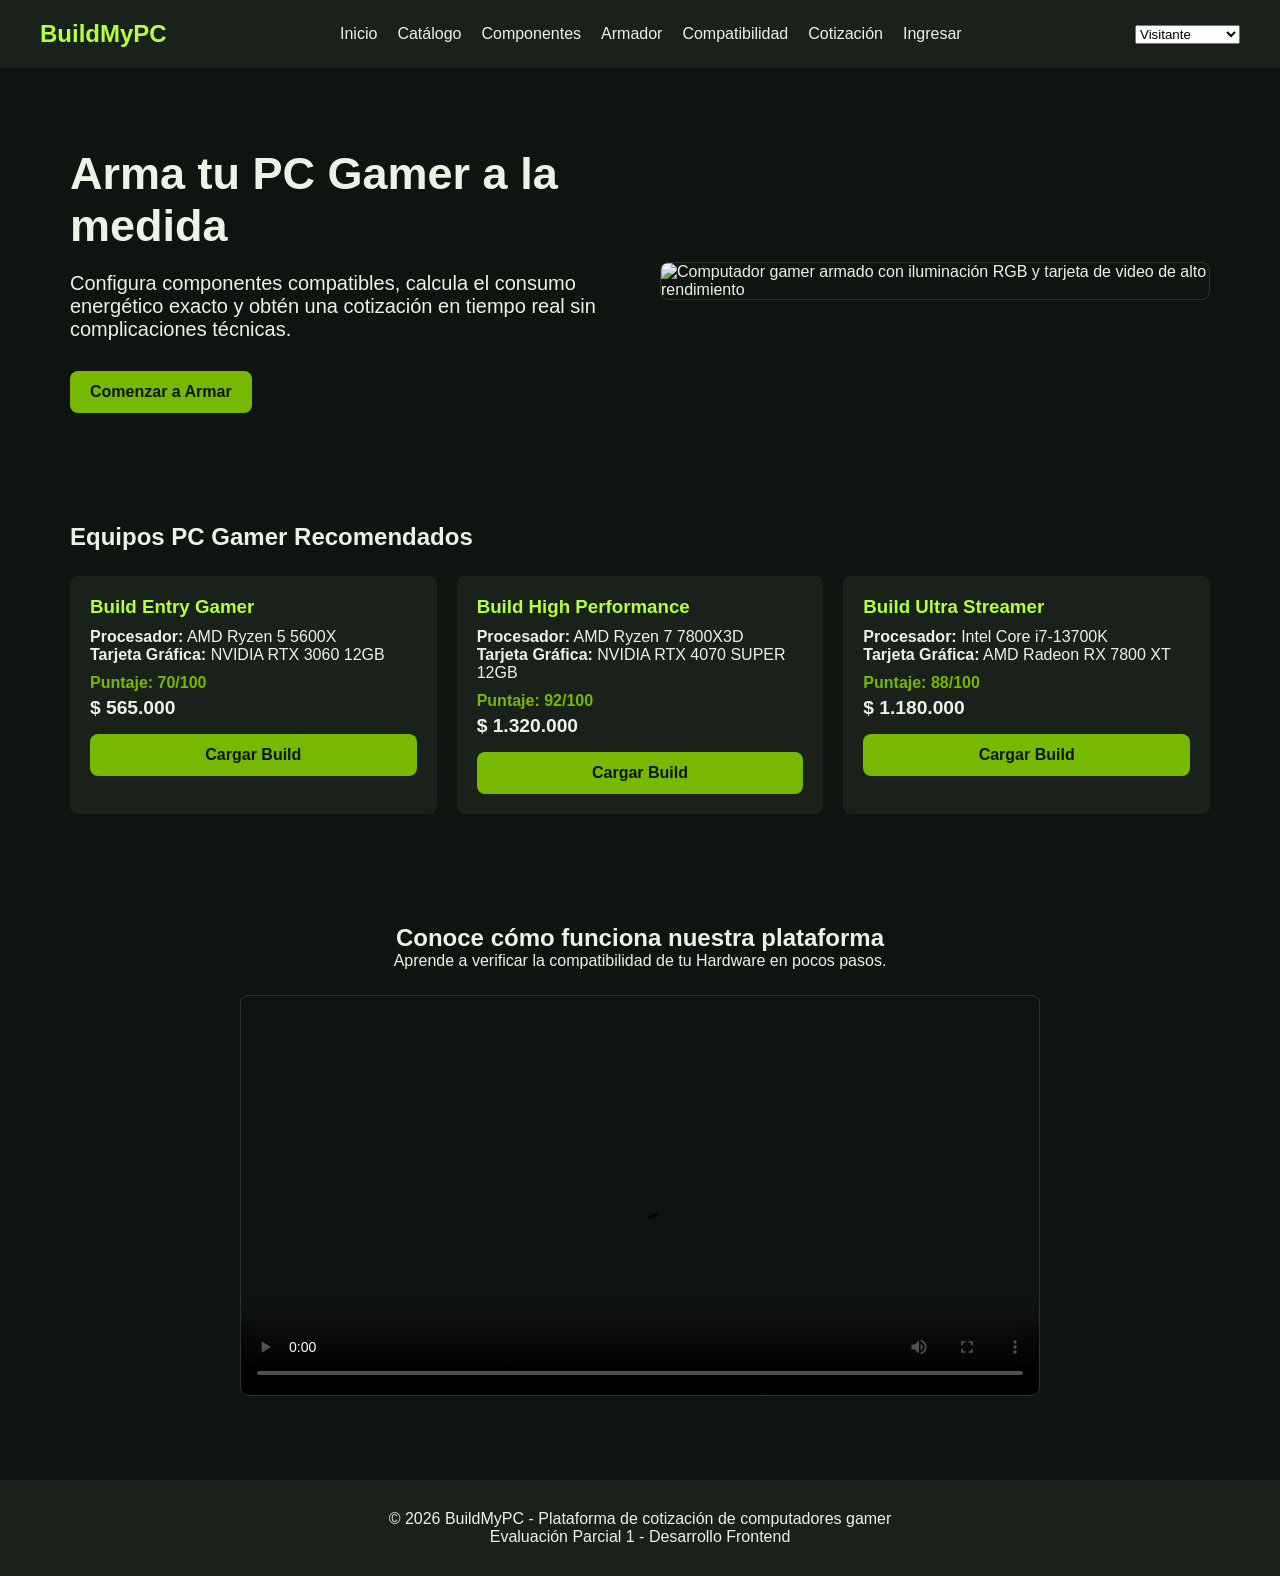
==== index.html @ d3cca5d8 "fix: actualiza terminologia a Equipos PC Gamer Recomendados en el inicio" ====
<!DOCTYPE html>
<html lang="es">

<head>
    <meta charset="UTF-8">
    <meta name="viewport" content="width=device-width, initial-scale=1.0">
    <meta name="description" content="BuildMyPC - Plataforma de cotización y armado de computadores gamer personalizados.">
    <title>BuildMyPC - Inicio</title>

    <!-- Hojas de estilo vinculadas a la carpeta css -->
    <link rel="stylesheet" href="css/estilos.css">
    <link rel="stylesheet" href="css/inicio.css">
</head>

<body>

    <header>
        <nav>
            <div class="logo">
                <a href="index.html">
                    <h1>BuildMyPC</h1>
                </a>
            </div>

            <ul>
                <li><a href="index.html" class="active">Inicio</a></li>
                <li><a href="catalogo.html">Catálogo</a></li>
                <li><a href="detalle.html">Componentes</a></li>
                <li><a href="armador.html">Armador</a></li>
                <li><a href="compatibilidad.html">Compatibilidad</a></li>
                <li><a href="cotizacion.html">Cotización</a></li>
                <li><a href="auth.html">Ingresar</a></li>
            </ul>

            <!-- Selector de perfil simulado exigido en EP1 -->
            <div class="selector-rol">
                <select id="simulated-role" aria-label="Seleccionar perfil simulado">
                    <option value="visitante">Visitante</option>
                    <option value="usuario">Usuario</option>
                    <option value="tecnico">Técnico</option>
                    <option value="admin">Administrador</option>
                </select>
            </div>
        </nav>
    </header>

    <main>
        <!-- Sección HERO -->
        <section class="hero">
            <article class="hero-contenido">
                <h2>Arma tu PC Gamer a la medida</h2>
                <p>Configura componentes compatibles, calcula el consumo energético exacto y obtén una cotización en tiempo real sin complicaciones técnicas.</p>
                <a href="armador.html" class="boton-principal">Comenzar a Armar</a>
            </article>

            <!-- Imagen real de hardware con atributo alt obligatorio -->
            <div class="hero-imagen">
                <img src="https://images.unsplash.com/photo-1587202372775-e229f172b9d7?q=80&w=800" 
                     alt="Computador gamer armado con iluminación RGB y tarjeta de video de alto rendimiento" 
                     style="width: 100%; height: 300px; object-fit: cover; border-radius: var(--radio-borde); border: 1px solid var(--color-borde, #2A362A);">
            </div>
        </section>

        <!-- Sección de Equipos Recomendados (Renderizado dinámico mediante JS) -->
        <section class="destacados">
            <h2>Equipos PC Gamer Recomendados</h2>
            <div id="contenedor-builds">
                <!-- Se inyecta dinámicamente desde js/inicio.js -->
            </div>
        </section>

        <!-- Sección de Video Embebido (Requisito Obligatorio EP1) -->
        <section class="video">
            <h2>Conoce cómo funciona nuestra plataforma</h2>
            <p>Aprende a verificar la compatibilidad de tu Hardware en pocos pasos.</p>
            <div class="video-contenedor">
                <video controls poster="https://images.unsplash.com/photo-1591488320449-011701bb6704?q=80&w=800" style="width: 100%; max-width: 800px; border-radius: var(--radio-borde); border: 1px solid var(--color-borde, #2A362A);">
                    <source src="https://commondatastorage.googleapis.com/gtv-videos-bucket/sample/ForBiggerBlazes.mp4" type="video/mp4">
                    Tu navegador no soporta el reproductor de video HTML5.
                </video>
            </div>
        </section>
    </main>

    <!-- Footer Informativo -->
    <footer>
        <p>&copy; 2026 BuildMyPC - Plataforma de cotización de computadores gamer</p>
        <p>Evaluación Parcial 1 - Desarrollo Frontend</p>
    </footer>

    <!-- Carga de scripts en orden (primero la base de datos, luego la lógica de inicio) -->
    <script src="js/datos.js"></script>
    <script src="js/inicio.js"></script>
</body>

</html>
---- css/estilos.css ----
:root {
    --color-fondo: #101410;
    --color-superficie: #1A211A;
    --color-primario: #76B900;
    --color-acento: #B4FF3C;
    --color-texto: #EDF2E6;
    --color-error: #FF5C5C;
    --radio-borde: 8px;
}

* {
    margin: 0;
    padding: 0;
    box-sizing: border-box;
}

body {
    background-color: var(--color-fondo);
    color: var(--color-texto);
    font-family: Arial, sans-serif;
}

header {
    background-color: var(--color-superficie);
    padding: 20px;
}

nav {
    display: flex;
    justify-content: space-between;
    align-items: center;
    max-width: 1200px;
    margin: auto;
}

.logo h1 {
    color: var(--color-acento);
}

nav ul {
    display: flex;
    list-style: none;
    gap: 20px;
}

nav a {
    color: var(--color-texto);
    text-decoration: none;
}

nav a:hover {
    color: var(--color-acento);
}

.boton-principal {
    display: inline-block;
    background-color: var(--color-primario);
    color: #101410;
    padding: 12px 20px;
    border-radius: var(--radio-borde);
    text-decoration: none;
    font-weight: bold;
}

footer {
    margin-top: 50px;
    padding: 30px;
    text-align: center;
    background-color: var(--color-superficie);
}
---- css/inicio.css ----
.hero {
    max-width: 1200px;
    margin: 50px auto;
    padding: 30px;

    display: flex;
    justify-content: space-between;
    align-items: center;
    gap: 40px;
}

.hero-contenido {
    flex: 1;
}

.hero-contenido h2 {
    font-size: 45px;
    margin-bottom: 20px;
}

.hero-contenido p {
    font-size: 20px;
    margin-bottom: 30px;
}

.hero-imagen {
    flex: 1;
}

.espacio-imagen {
    height: 300px;

    display: flex;
    justify-content: center;
    align-items: center;

    background-color: var(--color-superficie);
    border: 2px dashed var(--color-acento);
    border-radius: var(--radio-borde);

    color: var(--color-acento);
}

.destacados {
    max-width: 1200px;
    margin: 50px auto;
    padding: 30px;
}

.destacados h2 {
    margin-bottom: 25px;
}

#contenedor-builds {
    display: grid;
    grid-template-columns: repeat(3, 1fr);
    gap: 20px;
}

.video {
    max-width: 1200px;
    margin: 50px auto;
    padding: 30px;
    text-align: center;
}

.video-contenedor {
    margin-top: 25px;
}

video {
    width: 100%;
    max-width: 800px;
}
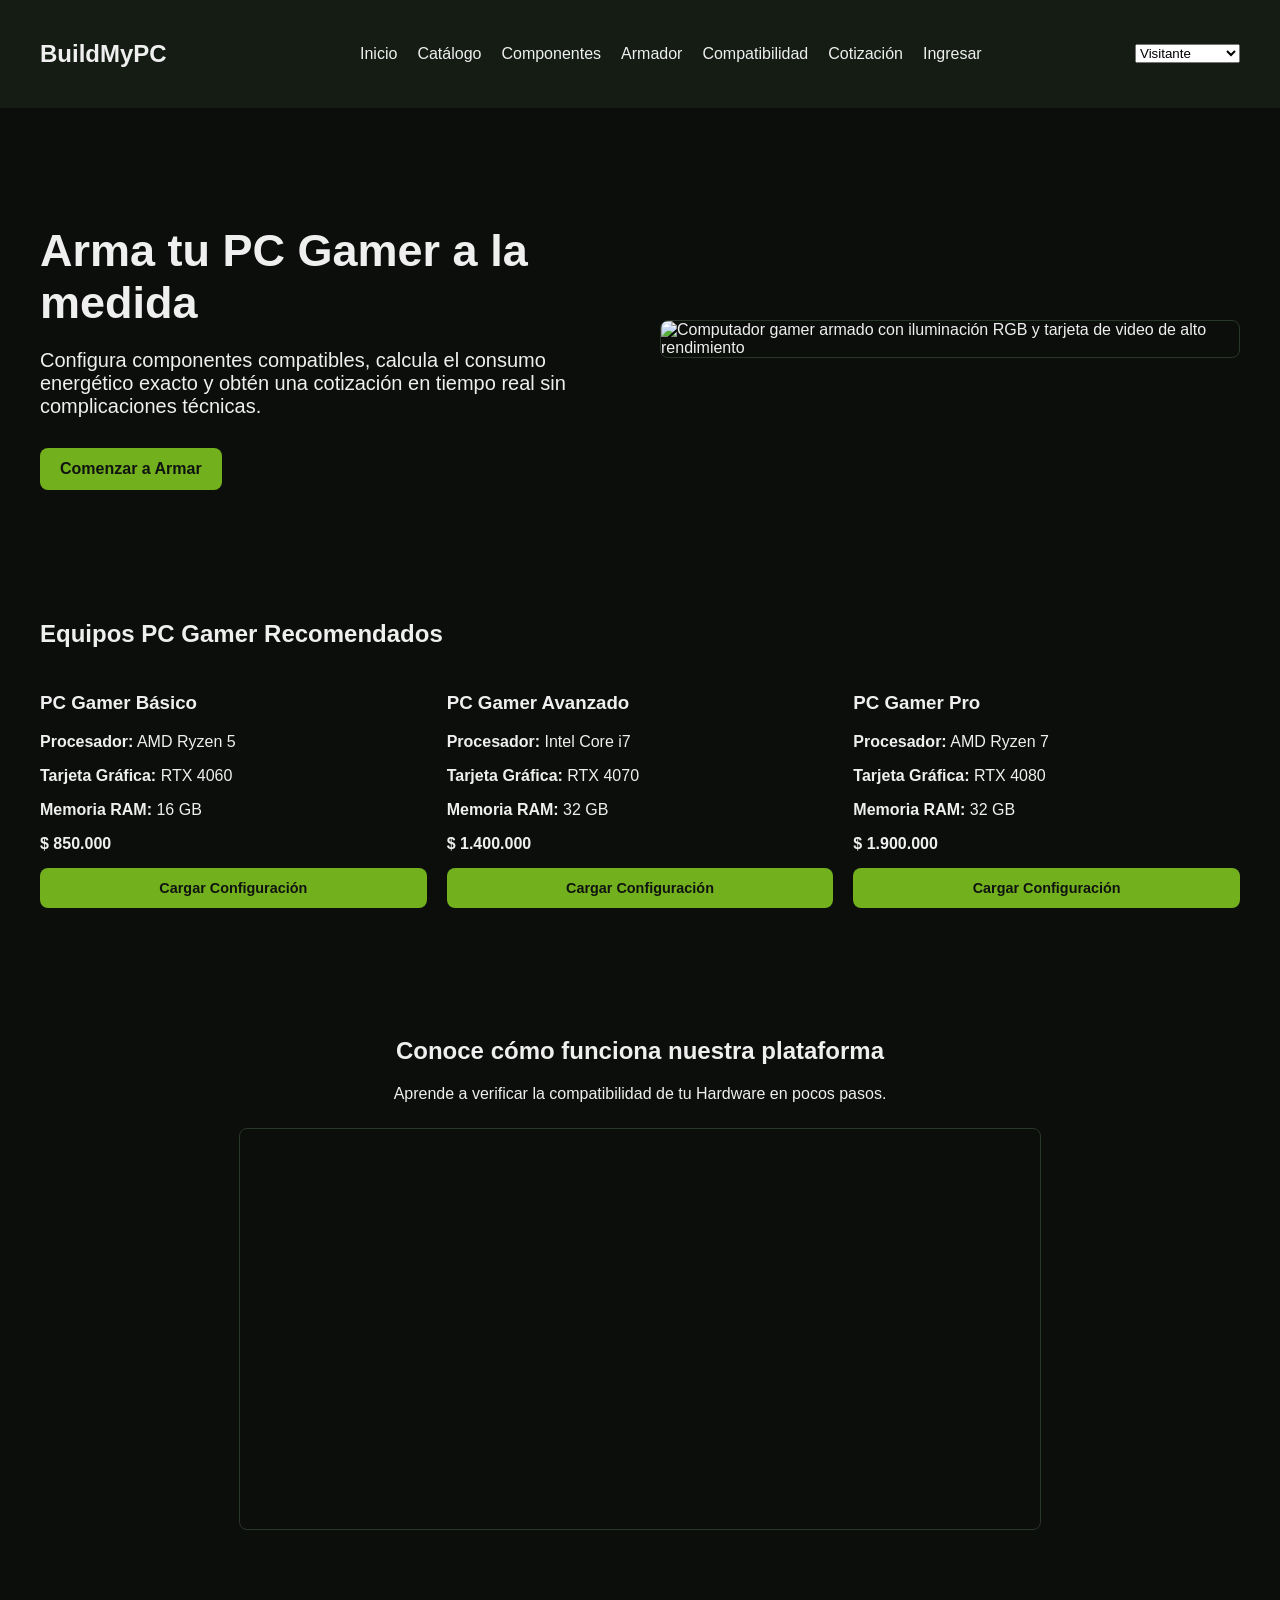
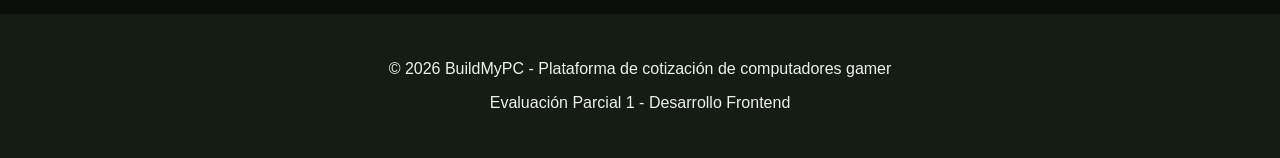
==== commit 8793e9ed: "se corrigio error de que no se reproducia video" ====
--- a/index.html
+++ b/index.html
@@ -74,9 +74,9 @@
             <h2>Conoce cómo funciona nuestra plataforma</h2>
             <p>Aprende a verificar la compatibilidad de tu Hardware en pocos pasos.</p>
             <div class="video-contenedor">
-                <video controls poster="https://images.unsplash.com/photo-1591488320449-011701bb6704?q=80&w=800" style="width: 100%; max-width: 800px; border-radius: var(--radio-borde); border: 1px solid var(--color-borde, #2A362A);">
+                <video autoplay muted loop playsinline style="width: 100%; max-width: 800px; border-radius: var(--radio-borde); border: 1px solid var(--color-borde, #2A362A);">
                     <source src="https://commondatastorage.googleapis.com/gtv-videos-bucket/sample/ForBiggerBlazes.mp4" type="video/mp4">
-                    Tu navegador no soporta el reproductor de video HTML5.
+                Tu navegador no soporta el reproductor de video HTML5.
                 </video>
             </div>
         </section>
--- a/css/estilos.css
+++ b/css/estilos.css
@@ -1,23 +1,21 @@
 :root {
-    --color-fondo: #101410;
-    --color-superficie: #1A211A;
-    --color-primario: #76B900;
-    --color-acento: #B4FF3C;
-    --color-texto: #EDF2E6;
-    --color-error: #FF5C5C;
+    --color-fondo: #0B0E0B;
+    --color-superficie: #141C14;
+    --color-borde: #2A362A;
+    --color-primario: #72B01D;
+    --color-texto: #EFEFEF;
+    --color-texto-secundario: #A0B0A0;
+    --color-exito: #A5D6A7;
+    --color-error: #D9534F;
     --radio-borde: 8px;
-}
-
-* {
-    margin: 0;
-    padding: 0;
-    box-sizing: border-box;
 }
 
 body {
     background-color: var(--color-fondo);
     color: var(--color-texto);
-    font-family: Arial, sans-serif;
+    font-family: 'Segoe UI', Arial, sans-serif;
+    margin: 0;
+    padding: 0;
 }
 
 header {
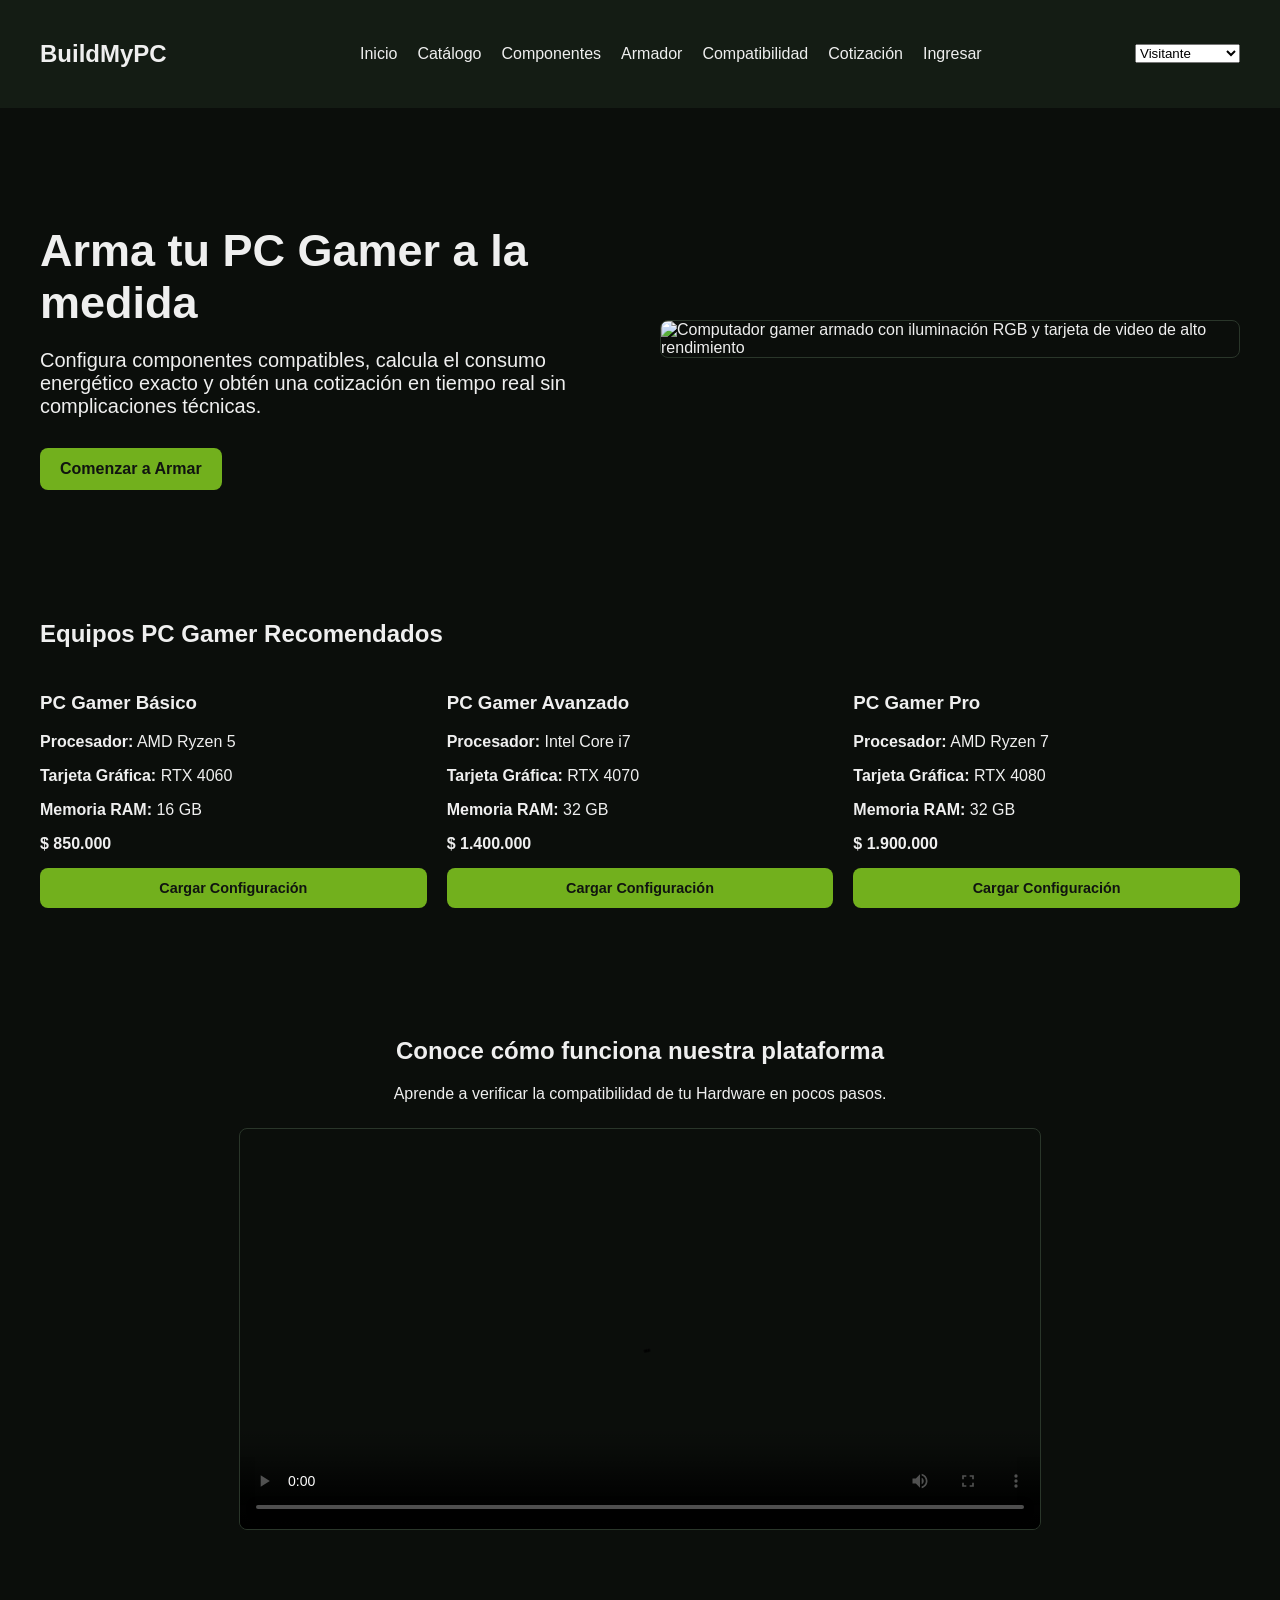
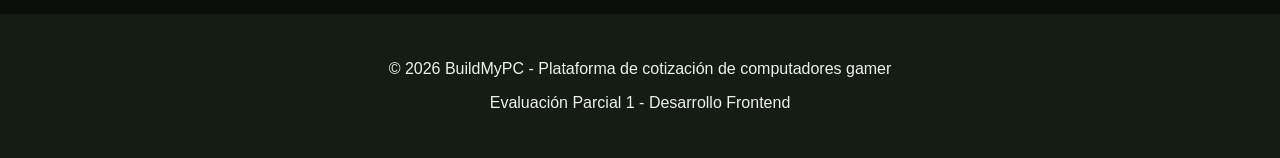
==== commit 3ca92243: "error de video" ====
--- a/index.html
+++ b/index.html
@@ -73,12 +73,12 @@
         <section class="video">
             <h2>Conoce cómo funciona nuestra plataforma</h2>
             <p>Aprende a verificar la compatibilidad de tu Hardware en pocos pasos.</p>
-            <div class="video-contenedor">
-                <video autoplay muted loop playsinline style="width: 100%; max-width: 800px; border-radius: var(--radio-borde); border: 1px solid var(--color-borde, #2A362A);">
-                    <source src="https://commondatastorage.googleapis.com/gtv-videos-bucket/sample/ForBiggerBlazes.mp4" type="video/mp4">
-                Tu navegador no soporta el reproductor de video HTML5.
-                </video>
-            </div>
+                <div class="video-contenedor">
+                    <video controls poster="https://images.unsplash.com/photo-1591488320449-011701bb6704?q=80&w=800" style="width: 100%; max-width: 800px; border-radius: var(--radio-borde); border: 1px solid var(--color-borde, #2A362A);">
+                        <source src="https://commondatastorage.googleapis.com/gtv-videos-bucket/sample/WeAreGoingOnBullrun.mp4" type="video/mp4">
+                        Tu navegador no soporta el reproductor de video HTML5.
+                    </video>
+                </div>
         </section>
     </main>
 
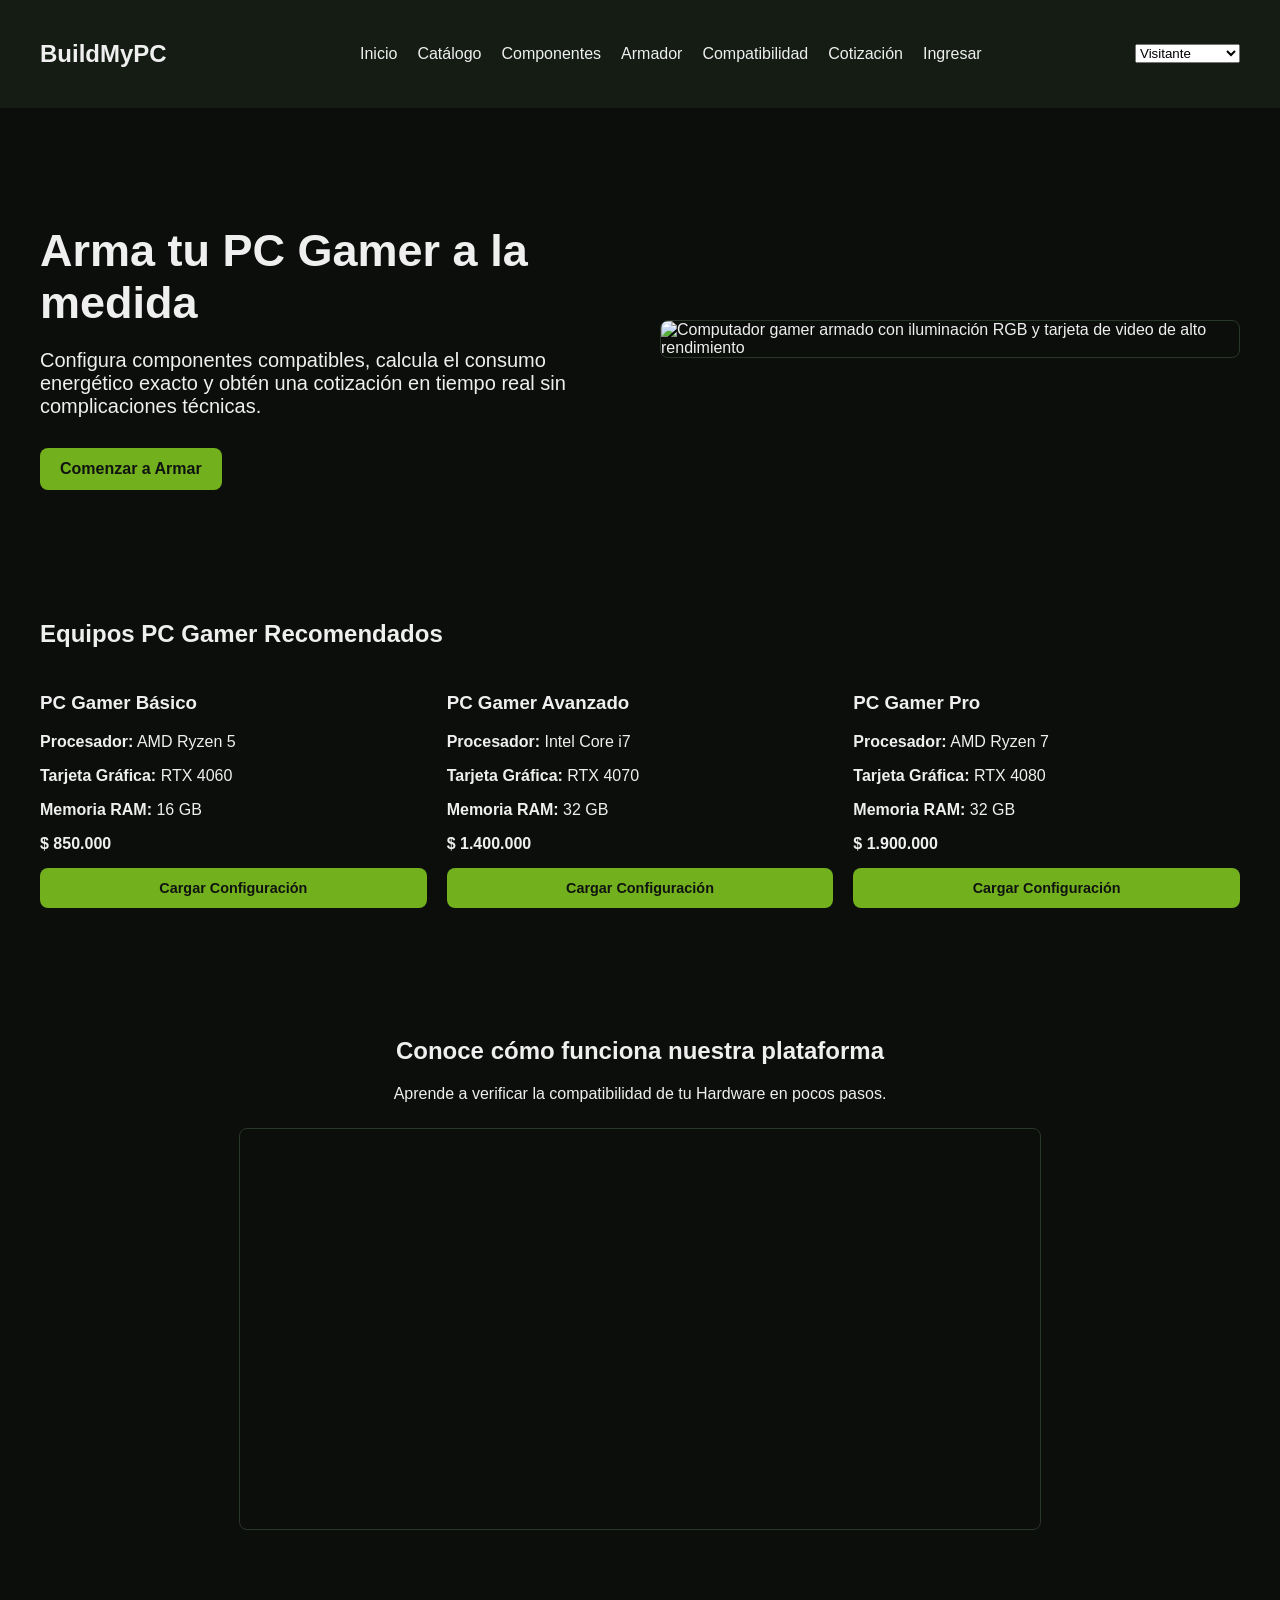
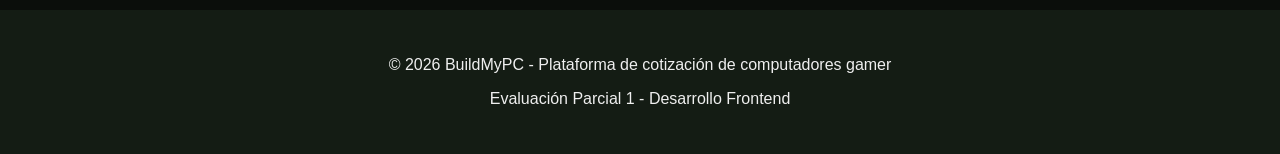
==== commit cc757b08: "solucion video" ====
--- a/index.html
+++ b/index.html
@@ -73,11 +73,14 @@
         <section class="video">
             <h2>Conoce cómo funciona nuestra plataforma</h2>
             <p>Aprende a verificar la compatibilidad de tu Hardware en pocos pasos.</p>
-                <div class="video-contenedor">
-                    <video controls poster="https://images.unsplash.com/photo-1591488320449-011701bb6704?q=80&w=800" style="width: 100%; max-width: 800px; border-radius: var(--radio-borde); border: 1px solid var(--color-borde, #2A362A);">
-                        <source src="https://commondatastorage.googleapis.com/gtv-videos-bucket/sample/WeAreGoingOnBullrun.mp4" type="video/mp4">
-                        Tu navegador no soporta el reproductor de video HTML5.
-                    </video>
+                <div class="video-contenedor" style="display: flex; justify-content: center; width: 100%;">
+                    <iframe width="100%" height="400" style="max-width: 800px; border-radius: var(--radio-borde); border: 1px solid var(--color-borde, #2A362A);" 
+                        src="https://www.youtube.com/embed/SRiV0RgHWI0" 
+                        title="GeForce RTX 50 Series GPUs and Laptops | Game Changer" 
+                        frameborder="0" 
+                        allow="accelerometer; autoplay; clipboard-write; encrypted-media; gyroscope; picture-in-picture" 
+                        allowfullscreen>
+                    </iframe>
                 </div>
         </section>
     </main>
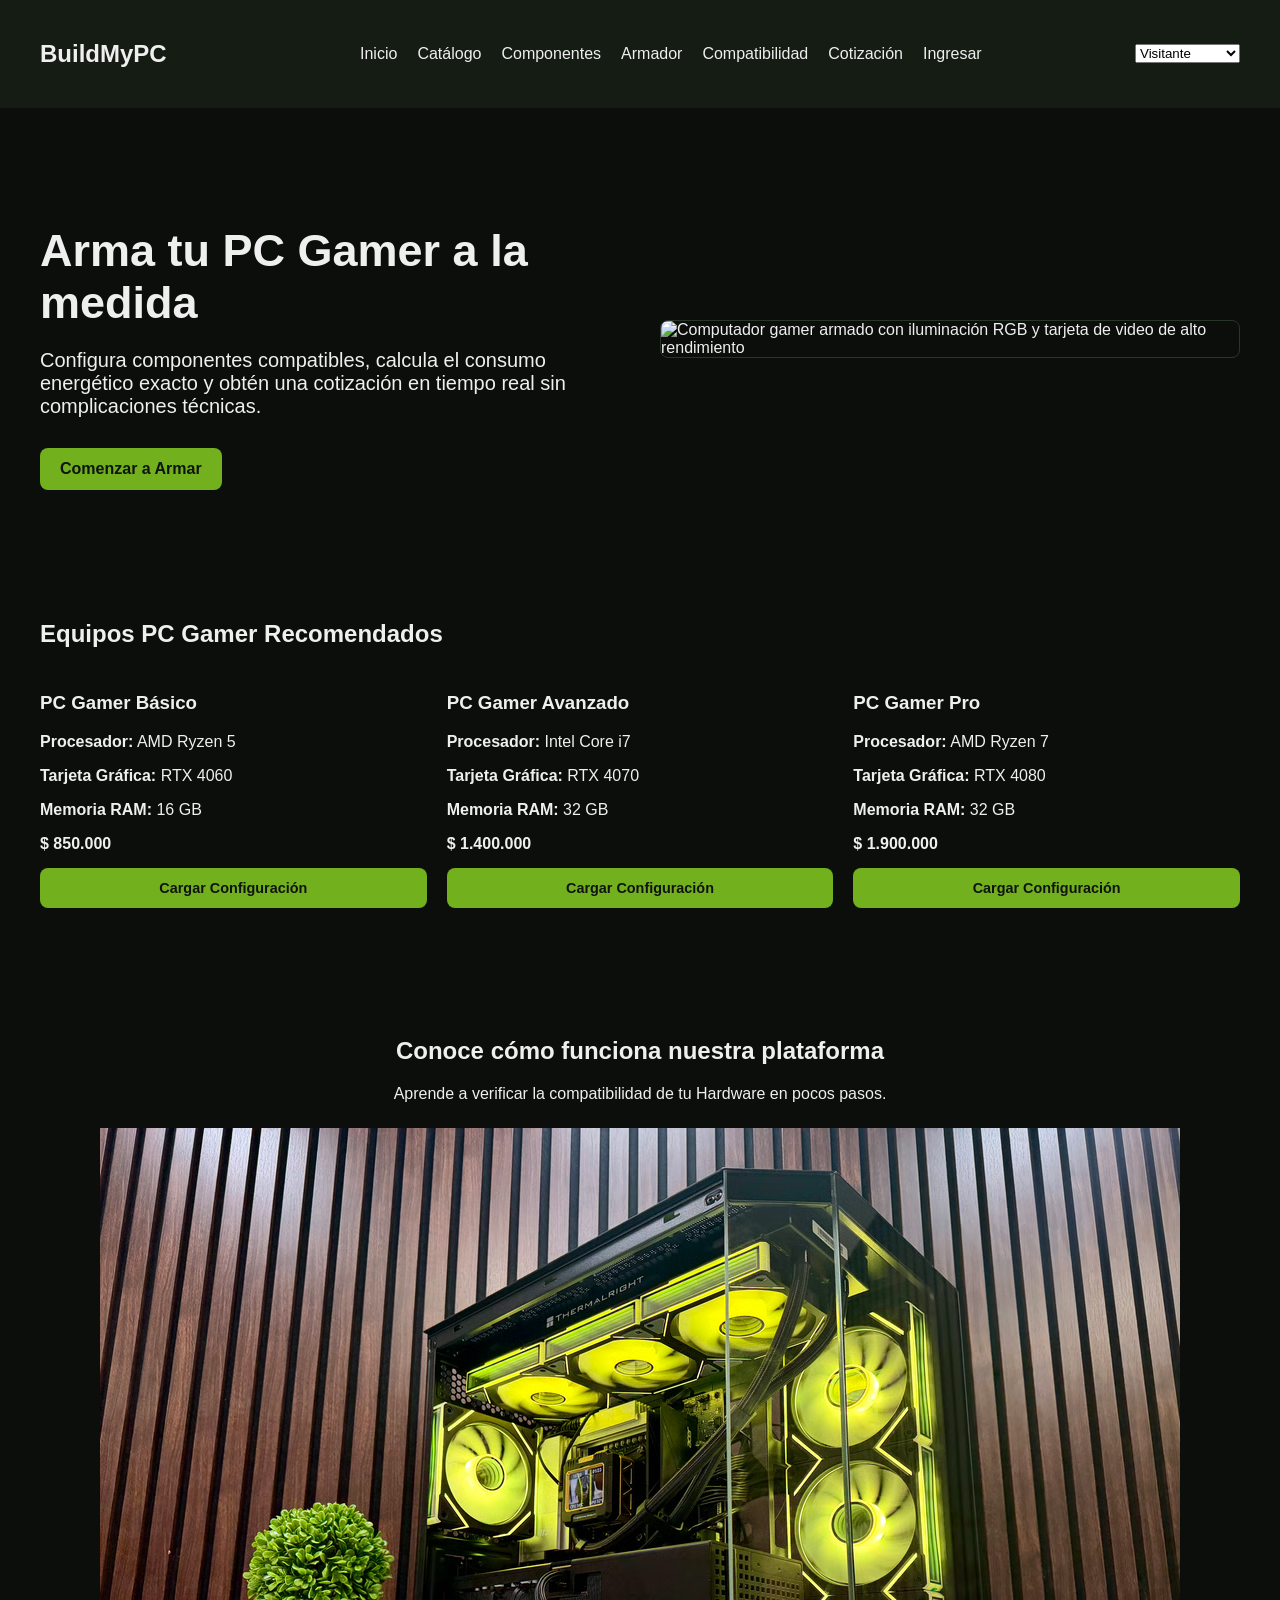
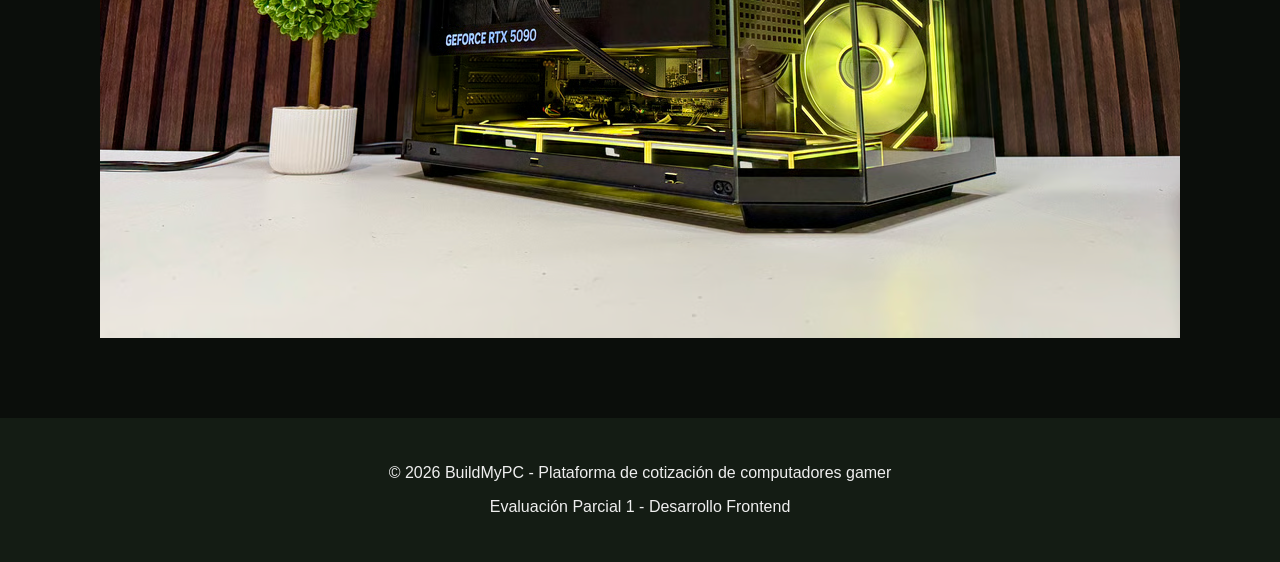
==== commit bec2c41d: "arreglo foto" ====
--- a/index.html
+++ b/index.html
@@ -74,13 +74,9 @@
             <h2>Conoce cómo funciona nuestra plataforma</h2>
             <p>Aprende a verificar la compatibilidad de tu Hardware en pocos pasos.</p>
                 <div class="video-contenedor" style="display: flex; justify-content: center; width: 100%;">
-                    <iframe width="100%" height="400" style="max-width: 800px; border-radius: var(--radio-borde); border: 1px solid var(--color-borde, #2A362A);" 
-                        src="https://www.youtube.com/embed/SRiV0RgHWI0" 
-                        title="GeForce RTX 50 Series GPUs and Laptops | Game Changer" 
-                        frameborder="0" 
-                        allow="accelerometer; autoplay; clipboard-write; encrypted-media; gyroscope; picture-in-picture" 
-                        allowfullscreen>
-                    </iframe>
+                    <img src="img/PC5090.avif" 
+                        alt="PC Gamer con RTX 5090 y estética Cyber-Green" 
+                        class="imagen-interactiva">
                 </div>
         </section>
     </main>
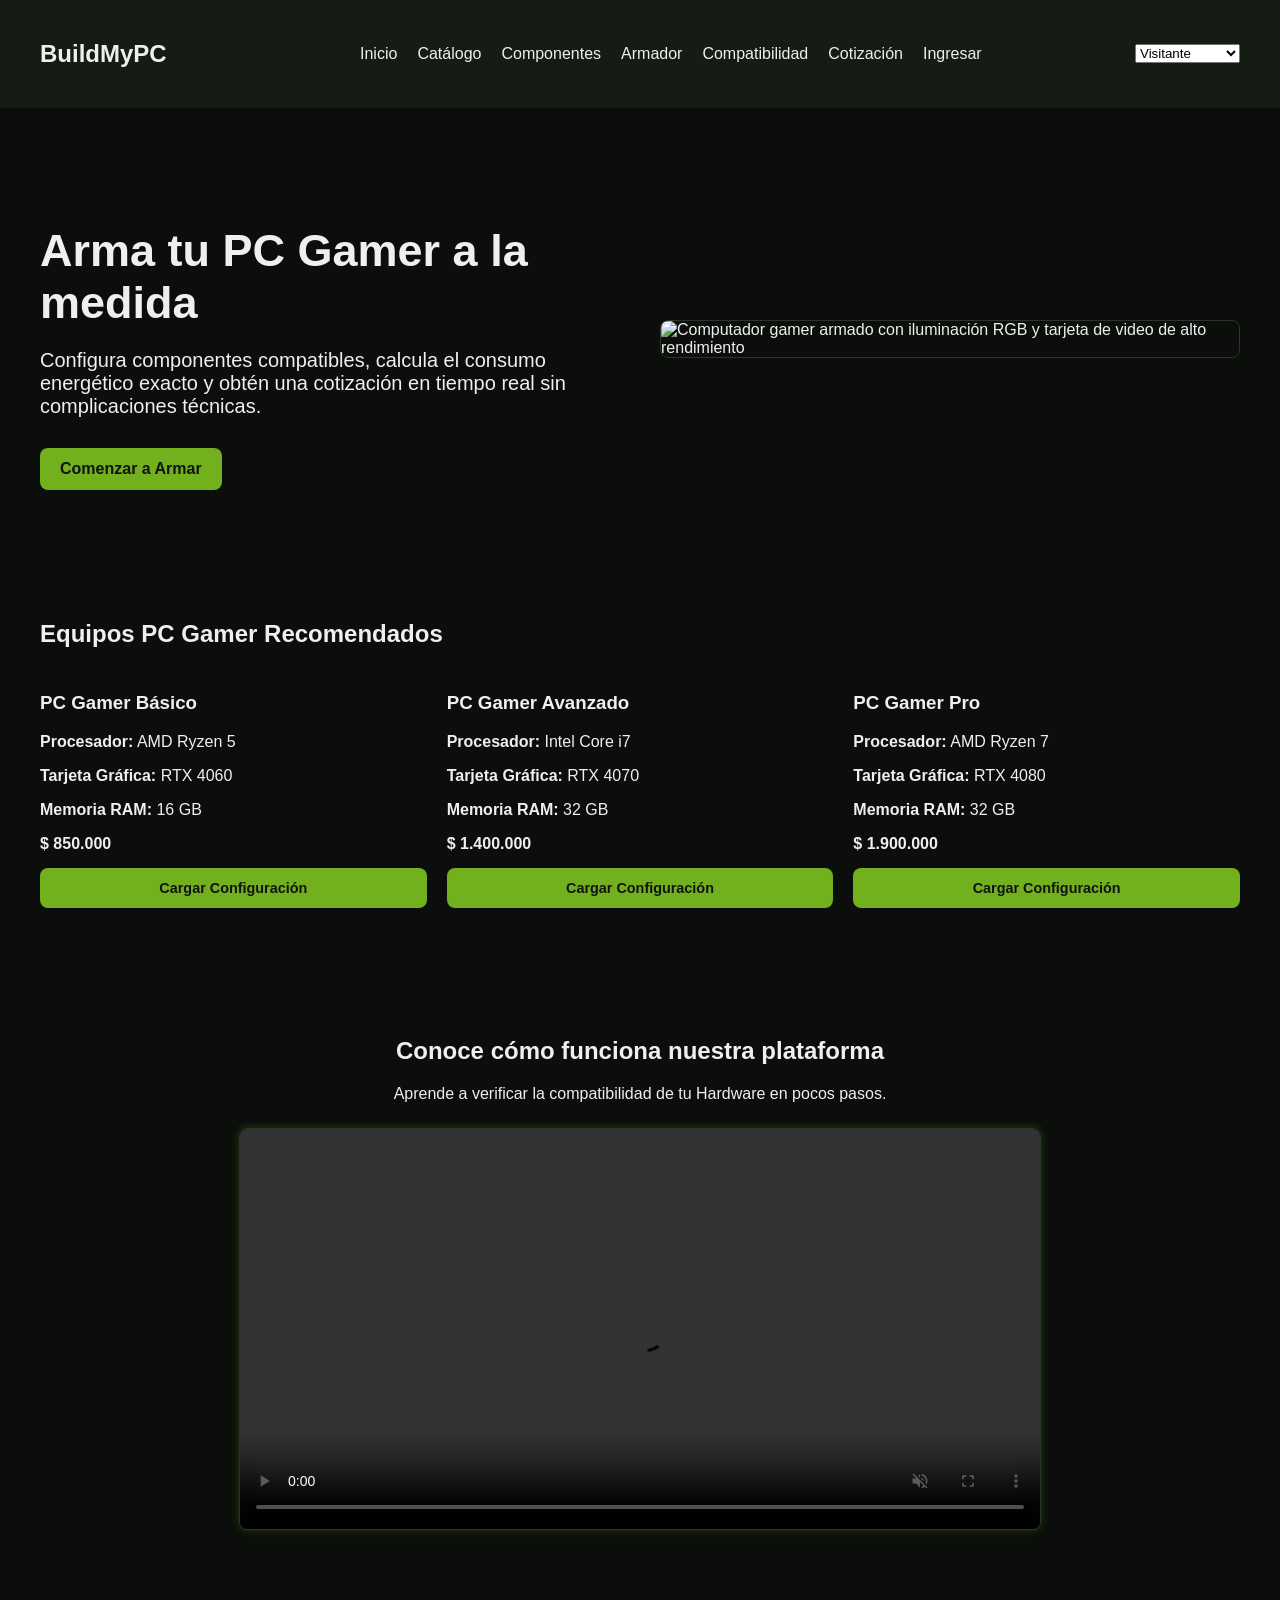
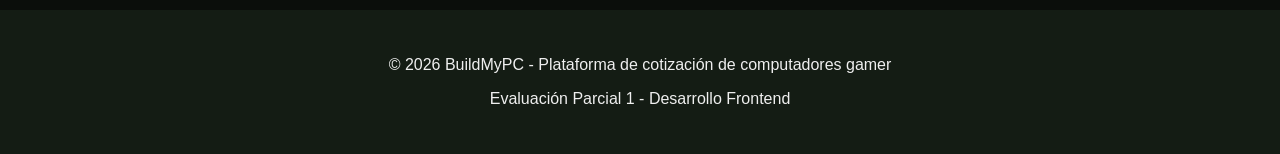
==== commit 658248e9: "fix(media): integra reproductor de video local optimizado y funcional" ====
--- a/index.html
+++ b/index.html
@@ -68,16 +68,18 @@
                 <!-- Se inyecta dinámicamente desde js/inicio.js -->
             </div>
         </section>
-
-        <!-- Sección de Video Embebido (Requisito Obligatorio EP1) -->
+        
+       <!-- Sección de Video Embebido -->
         <section class="video">
             <h2>Conoce cómo funciona nuestra plataforma</h2>
             <p>Aprende a verificar la compatibilidad de tu Hardware en pocos pasos.</p>
-                <div class="video-contenedor" style="display: flex; justify-content: center; width: 100%;">
-                    <img src="img/PC5090.avif" 
-                        alt="PC Gamer con RTX 5090 y estética Cyber-Green" 
-                        class="imagen-interactiva">
-                </div>
+            <div class="video-contenedor" style="display: flex; justify-content: center; width: 100%;">
+                <!-- Se agregó 'controls' para forzar la barra de reproducción -->
+                <video controls autoplay muted loop playsinline style="width: 100%; max-width: 800px; border-radius: 8px; border: 1px solid #2A362A; box-shadow: 0 0 10px rgba(114, 176, 29, 0.3);">
+                <source src="img/rtx50.mov" type="video/mp4">
+                Tu navegador no soporta el reproductor de video HTML5.
+<               /video>
+            </div>
         </section>
     </main>
 
